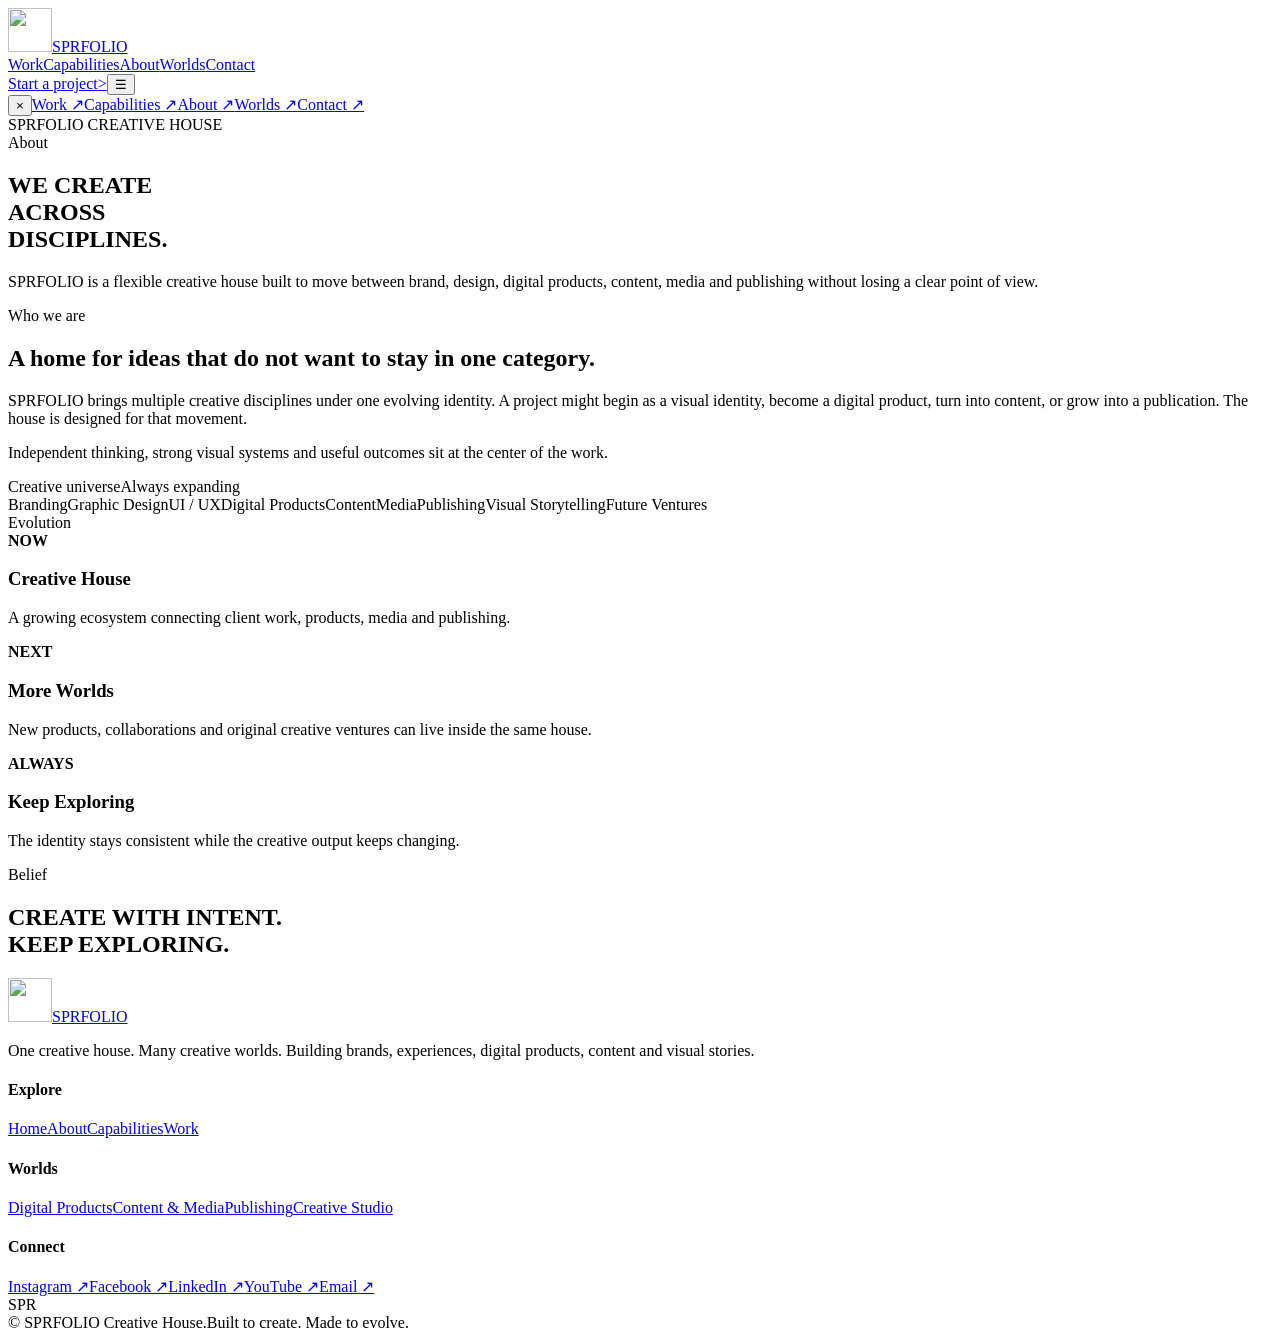
==== about.html @ c4e57b08 "Add files via upload" ====
<!doctype html><html lang="en"><head><meta charset="utf-8"><meta name="viewport" content="width=device-width,initial-scale=1"><meta name="color-scheme" content="light"><title>About — SPRFOLIO Creative House</title><meta name="description" content="Discover SPRFOLIO, an independent multidisciplinary creative house."><meta property="og:title" content="About — SPRFOLIO Creative House"><meta property="og:description" content="Discover SPRFOLIO, an independent multidisciplinary creative house."><meta property="og:type" content="website"><meta name="theme-color" content="#f6f2e9"><link rel="icon" type="image/png" href="assets/sprfolio-logo.png"><link rel="stylesheet" href="css/style.css"><link rel="stylesheet" href="css/responsive.css"><link rel="stylesheet" href="css/animations.css"><link rel="stylesheet" href="css/portfolio-theme.css"></head><body><header class="site-header"><div class="container"><nav class="nav-shell" aria-label="Primary navigation"><a class="brand" href="index.html" aria-label="SPRFOLIO home"><span class="brand-mark"><img src="assets/sprfolio-logo.png" alt="" width="44" height="44"></span><span>SPRFOLIO</span></a><div class="nav-links"><a href="work.html">Work</a><a href="services.html">Capabilities</a><a href="about.html">About</a><a href="digital-products.html">Worlds</a><a href="contact.html">Contact</a></div><a class="nav-cta" href="contact.html"><span>Start a project</span><span class="button-arrow" aria-hidden="true">&gt;</span></a><button class="menu-toggle" type="button" aria-controls="mobile-navigation" aria-label="Open navigation" aria-expanded="false">☰</button></nav></div></header><div class="menu-overlay" inert id="mobile-navigation" aria-label="Mobile navigation" aria-hidden="true"><button class="menu-close" type="button" aria-label="Close navigation"><span aria-hidden="true">×</span></button><a href="work.html">Work ↗</a><a href="services.html">Capabilities ↗</a><a href="about.html">About ↗</a><a href="digital-products.html">Worlds ↗</a><a href="contact.html">Contact ↗</a><div class="menu-small"><span>SPRFOLIO CREATIVE HOUSE</span><span data-email></span></div></div>
<main><section class="page-hero"><div class="container"><span class="eyebrow"><span>About</span></span><h1 class="display reveal">WE CREATE<br>ACROSS<br>DISCIPLINES.</h1><p>SPRFOLIO is a flexible creative house built to move between brand, design, digital products, content, media and publishing without losing a clear point of view.</p></div></section><section class="section"><div class="container split"><div><span class="eyebrow">Who we are</span></div><div class="copy reveal"><h2>A home for ideas that do not want to stay in one category.</h2><p>SPRFOLIO brings multiple creative disciplines under one evolving identity. A project might begin as a visual identity, become a digital product, turn into content, or grow into a publication. The house is designed for that movement.</p><p>Independent thinking, strong visual systems and useful outcomes sit at the center of the work.</p></div></div></section><section class="section"><div class="container"><div class="kicker-row"><span class="eyebrow">Creative universe</span><span class="eyebrow">Always expanding</span></div><div class="universe reveal"><span>Branding</span><span>Graphic Design</span><span>UI / UX</span><span>Digital Products</span><span>Content</span><span>Media</span><span>Publishing</span><span>Visual Storytelling</span><span>Future Ventures</span></div></div></section><section class="section"><div class="container split"><div><span class="eyebrow">Evolution</span></div><div class="timeline reveal"><div class="timeline-row"><strong>NOW</strong><h3>Creative House</h3><p>A growing ecosystem connecting client work, products, media and publishing.</p></div><div class="timeline-row"><strong>NEXT</strong><h3>More Worlds</h3><p>New products, collaborations and original creative ventures can live inside the same house.</p></div><div class="timeline-row"><strong>ALWAYS</strong><h3>Keep Exploring</h3><p>The identity stays consistent while the creative output keeps changing.</p></div></div></div></section><section class="statement"><div class="container"><span class="eyebrow">Belief</span><h2>CREATE WITH INTENT.<br>KEEP EXPLORING.</h2></div></section></main><footer class="site-footer"><div class="container"><div class="footer-grid"><div class="footer-brand"><a class="brand" href="index.html"><span class="brand-mark"><img src="assets/sprfolio-logo.png" alt="" width="44" height="44"></span><span>SPRFOLIO</span></a><p>One creative house. Many creative worlds. Building brands, experiences, digital products, content and visual stories.</p></div><div class="footer-col"><h4>Explore</h4><a href="index.html">Home</a><a href="about.html">About</a><a href="services.html">Capabilities</a><a href="work.html">Work</a></div><div class="footer-col"><h4>Worlds</h4><a href="digital-products.html">Digital Products</a><a href="content-media.html">Content & Media</a><a href="publishing.html">Publishing</a><a href="services.html">Creative Studio</a></div><div class="footer-col"><h4>Connect</h4><a data-social="instagram" href="https://www.instagram.com/sprfolio/" target="_blank" rel="noopener noreferrer" aria-label="SPRFOLIO on Instagram (@sprfolio)">Instagram ↗</a><a data-social="facebook" href="https://www.facebook.com/profile.php?id=61594658203711" target="_blank" rel="noopener noreferrer">Facebook ↗</a><a data-social="linkedin" href="https://www.linkedin.com/in/spr-folio-50094443b/" target="_blank" rel="noopener noreferrer">LinkedIn ↗</a><a data-social="youtube" href="https://www.youtube.com/@SPRFOLIO" target="_blank" rel="noopener noreferrer">YouTube ↗</a><a href="mailto:thesprfolio@gmail.com" data-email aria-label="Email SPRFOLIO">Email ↗</a></div></div><div class="footer-signature" aria-hidden="true">SPR</div><div class="footer-bottom"><span>© <span data-year></span> SPRFOLIO Creative House.</span><span>Built to create. Made to evolve.</span></div></div></footer>
<script src="js/main.js" defer></script><script src="js/navigation.js" defer></script></body></html>
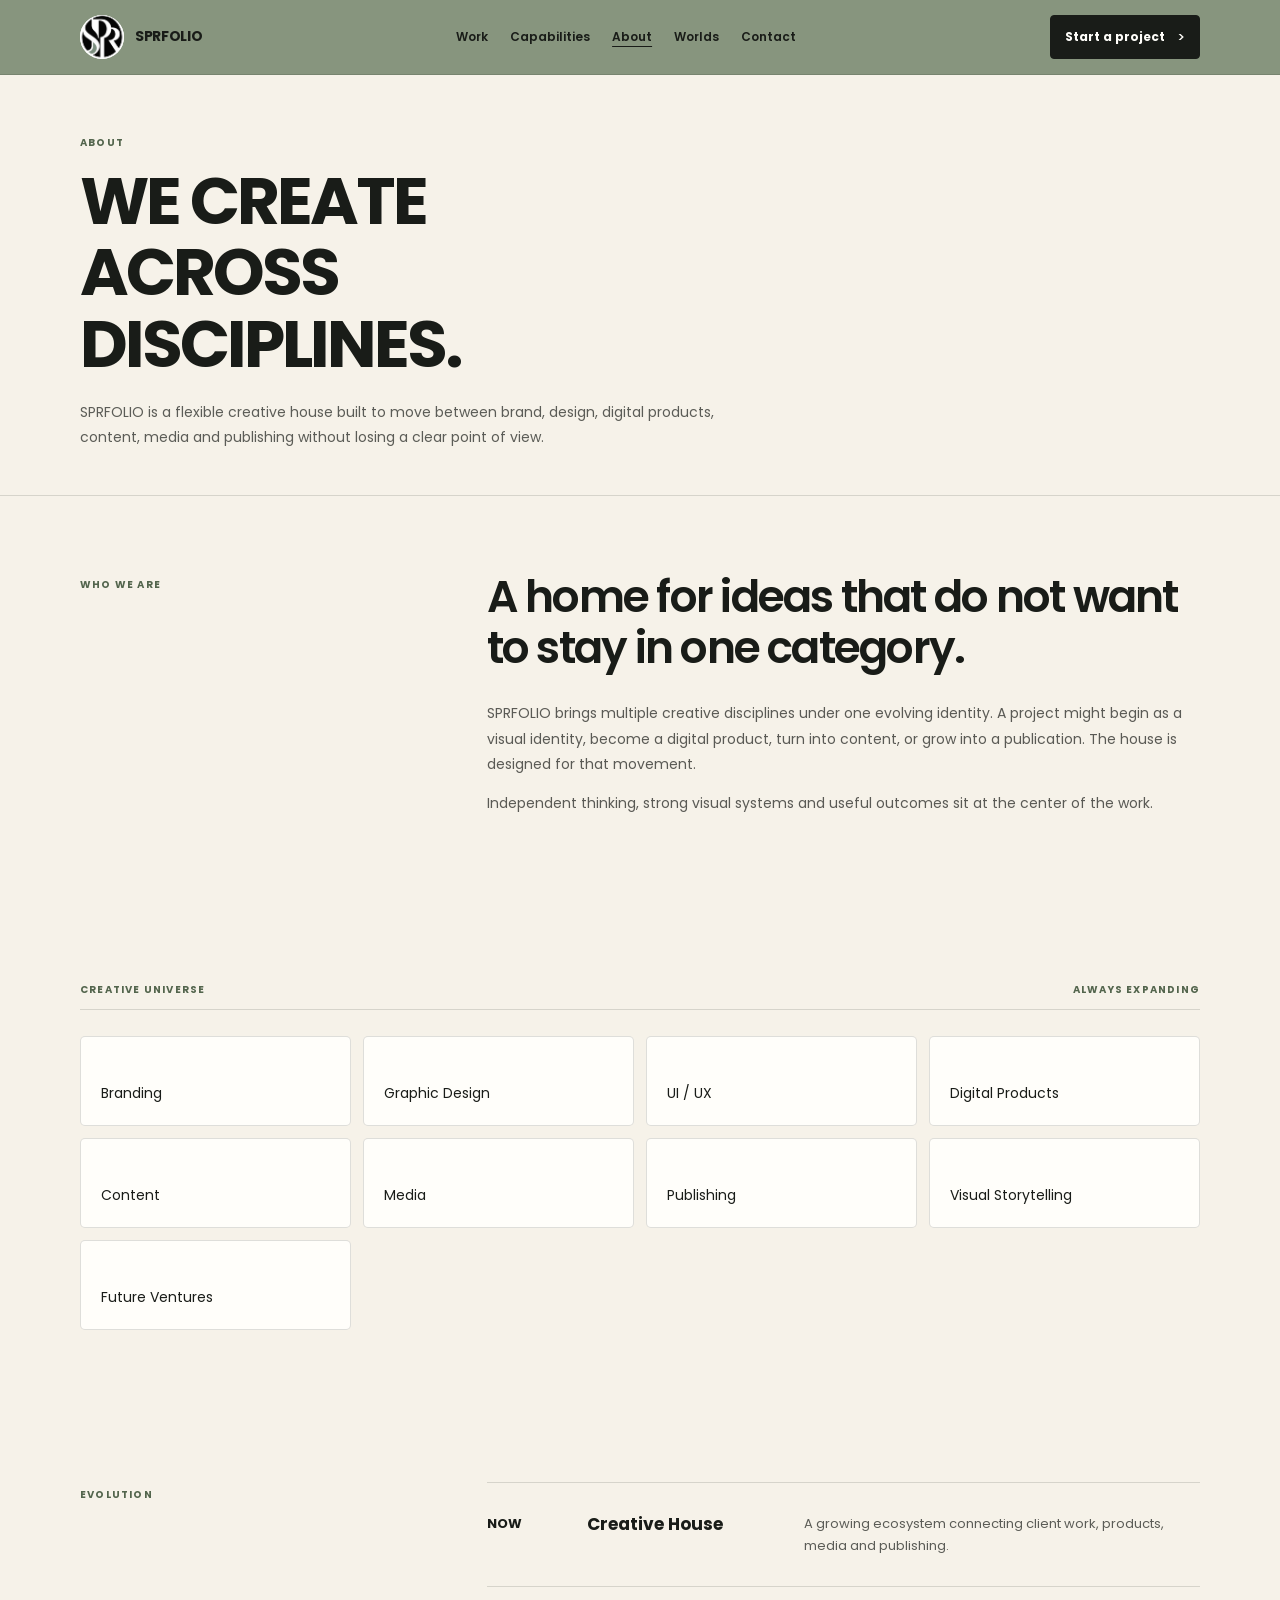
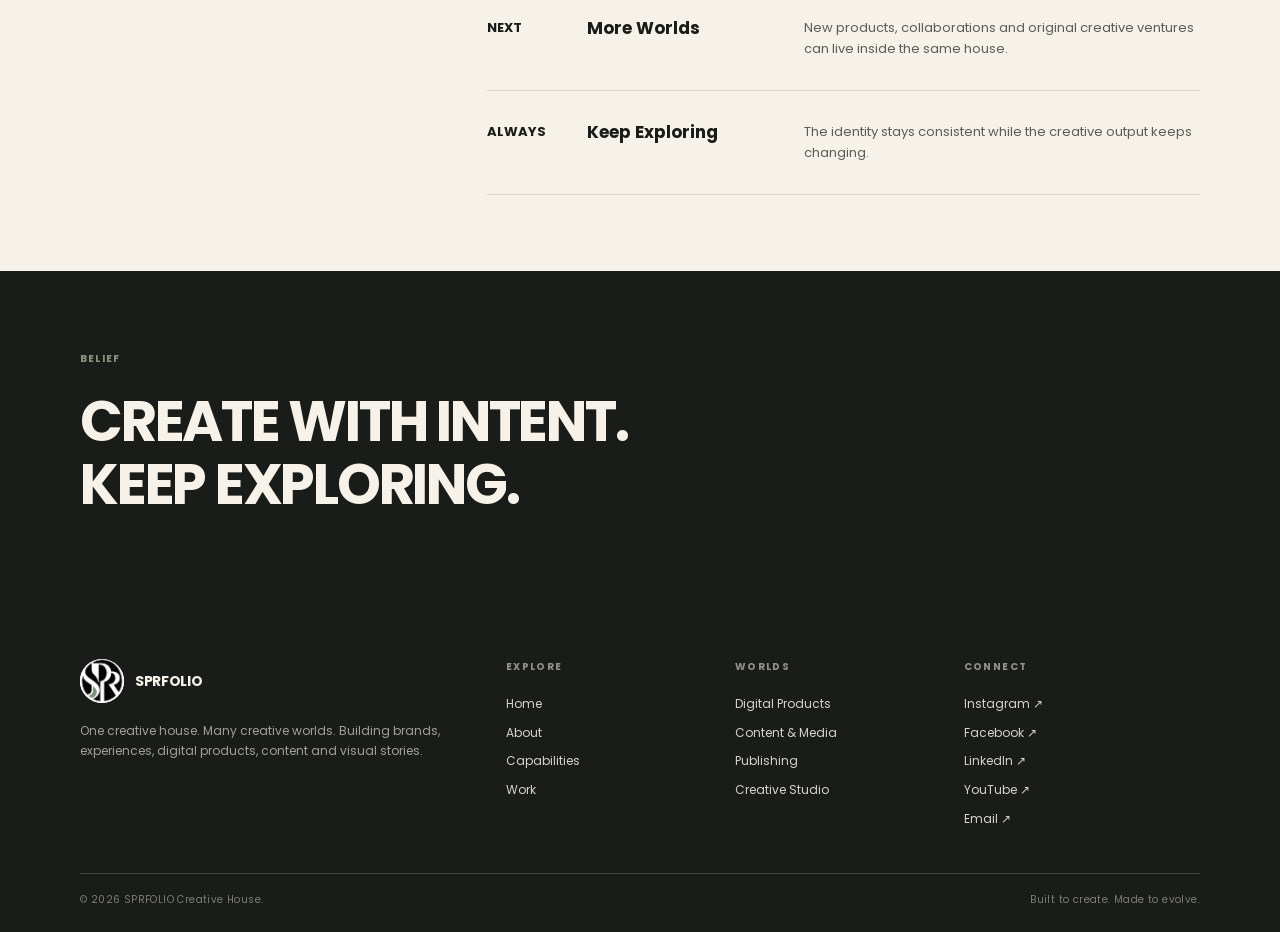
==== commit 38ddcd2a: "Add files via upload" ====
--- a/about.html
+++ b/about.html
@@ -1,4 +1,4 @@
-<!doctype html><html lang="en"><head><meta charset="utf-8"><meta name="viewport" content="width=device-width,initial-scale=1"><meta name="color-scheme" content="light"><title>About — SPRFOLIO Creative House</title><meta name="description" content="Discover SPRFOLIO, an independent multidisciplinary creative house."><meta property="og:title" content="About — SPRFOLIO Creative House"><meta property="og:description" content="Discover SPRFOLIO, an independent multidisciplinary creative house."><meta property="og:type" content="website"><meta name="theme-color" content="#f6f2e9"><link rel="icon" type="image/png" href="assets/sprfolio-logo.png"><link rel="stylesheet" href="css/style.css"><link rel="stylesheet" href="css/responsive.css"><link rel="stylesheet" href="css/animations.css"><link rel="stylesheet" href="css/portfolio-theme.css"></head><body><header class="site-header"><div class="container"><nav class="nav-shell" aria-label="Primary navigation"><a class="brand" href="index.html" aria-label="SPRFOLIO home"><span class="brand-mark"><img src="assets/sprfolio-logo.png" alt="" width="44" height="44"></span><span>SPRFOLIO</span></a><div class="nav-links"><a href="work.html">Work</a><a href="services.html">Capabilities</a><a href="about.html">About</a><a href="digital-products.html">Worlds</a><a href="contact.html">Contact</a></div><a class="nav-cta" href="contact.html"><span>Start a project</span><span class="button-arrow" aria-hidden="true">&gt;</span></a><button class="menu-toggle" type="button" aria-controls="mobile-navigation" aria-label="Open navigation" aria-expanded="false">☰</button></nav></div></header><div class="menu-overlay" inert id="mobile-navigation" aria-label="Mobile navigation" aria-hidden="true"><button class="menu-close" type="button" aria-label="Close navigation"><span aria-hidden="true">×</span></button><a href="work.html">Work ↗</a><a href="services.html">Capabilities ↗</a><a href="about.html">About ↗</a><a href="digital-products.html">Worlds ↗</a><a href="contact.html">Contact ↗</a><div class="menu-small"><span>SPRFOLIO CREATIVE HOUSE</span><span data-email></span></div></div>
+<!doctype html><html lang="en"><head><meta charset="utf-8"><meta name="viewport" content="width=device-width,initial-scale=1"><meta name="color-scheme" content="light"><title>About — SPRFOLIO Creative House</title><meta name="description" content="Discover SPRFOLIO, an independent multidisciplinary creative house."><meta property="og:title" content="About — SPRFOLIO Creative House"><meta property="og:description" content="Discover SPRFOLIO, an independent multidisciplinary creative house."><meta property="og:type" content="website"><meta name="theme-color" content="#f6f2e9"><link rel="icon" type="image/png" sizes="64x64" href="favicon/sprfolio-icon-v2.png"><link rel="shortcut icon" href="favicon.ico"><link rel="stylesheet" href="css/style.css"><link rel="stylesheet" href="css/responsive.css"><link rel="stylesheet" href="css/animations.css"><link rel="stylesheet" href="css/portfolio-theme.css"></head><body><header class="site-header"><div class="container"><nav class="nav-shell" aria-label="Primary navigation"><a class="brand" href="index.html" aria-label="SPRFOLIO home"><span class="brand-mark"><img src="assets/sprfolio-logo.png" alt="" width="44" height="44"></span><span>SPRFOLIO</span></a><div class="nav-links"><a href="work.html">Work</a><a href="services.html">Capabilities</a><a href="about.html">About</a><a href="digital-products.html">Worlds</a><a href="contact.html">Contact</a></div><a class="nav-cta" href="contact.html"><span>Start a project</span><span class="button-arrow" aria-hidden="true">&gt;</span></a><button class="menu-toggle" type="button" aria-controls="mobile-navigation" aria-label="Open navigation" aria-expanded="false">☰</button></nav></div></header><div class="menu-overlay" inert id="mobile-navigation" aria-label="Mobile navigation" aria-hidden="true"><button class="menu-close" type="button" aria-label="Close navigation"><span aria-hidden="true">×</span></button><a href="work.html">Work ↗</a><a href="services.html">Capabilities ↗</a><a href="about.html">About ↗</a><a href="digital-products.html">Worlds ↗</a><a href="contact.html">Contact ↗</a><div class="menu-small"><span>SPRFOLIO CREATIVE HOUSE</span><span data-email></span></div></div>
 <main><section class="page-hero"><div class="container"><span class="eyebrow"><span>About</span></span><h1 class="display reveal">WE CREATE<br>ACROSS<br>DISCIPLINES.</h1><p>SPRFOLIO is a flexible creative house built to move between brand, design, digital products, content, media and publishing without losing a clear point of view.</p></div></section><section class="section"><div class="container split"><div><span class="eyebrow">Who we are</span></div><div class="copy reveal"><h2>A home for ideas that do not want to stay in one category.</h2><p>SPRFOLIO brings multiple creative disciplines under one evolving identity. A project might begin as a visual identity, become a digital product, turn into content, or grow into a publication. The house is designed for that movement.</p><p>Independent thinking, strong visual systems and useful outcomes sit at the center of the work.</p></div></div></section><section class="section"><div class="container"><div class="kicker-row"><span class="eyebrow">Creative universe</span><span class="eyebrow">Always expanding</span></div><div class="universe reveal"><span>Branding</span><span>Graphic Design</span><span>UI / UX</span><span>Digital Products</span><span>Content</span><span>Media</span><span>Publishing</span><span>Visual Storytelling</span><span>Future Ventures</span></div></div></section><section class="section"><div class="container split"><div><span class="eyebrow">Evolution</span></div><div class="timeline reveal"><div class="timeline-row"><strong>NOW</strong><h3>Creative House</h3><p>A growing ecosystem connecting client work, products, media and publishing.</p></div><div class="timeline-row"><strong>NEXT</strong><h3>More Worlds</h3><p>New products, collaborations and original creative ventures can live inside the same house.</p></div><div class="timeline-row"><strong>ALWAYS</strong><h3>Keep Exploring</h3><p>The identity stays consistent while the creative output keeps changing.</p></div></div></div></section><section class="statement"><div class="container"><span class="eyebrow">Belief</span><h2>CREATE WITH INTENT.<br>KEEP EXPLORING.</h2></div></section></main><footer class="site-footer"><div class="container"><div class="footer-grid"><div class="footer-brand"><a class="brand" href="index.html"><span class="brand-mark"><img src="assets/sprfolio-logo.png" alt="" width="44" height="44"></span><span>SPRFOLIO</span></a><p>One creative house. Many creative worlds. Building brands, experiences, digital products, content and visual stories.</p></div><div class="footer-col"><h4>Explore</h4><a href="index.html">Home</a><a href="about.html">About</a><a href="services.html">Capabilities</a><a href="work.html">Work</a></div><div class="footer-col"><h4>Worlds</h4><a href="digital-products.html">Digital Products</a><a href="content-media.html">Content & Media</a><a href="publishing.html">Publishing</a><a href="services.html">Creative Studio</a></div><div class="footer-col"><h4>Connect</h4><a data-social="instagram" href="https://www.instagram.com/sprfolio/" target="_blank" rel="noopener noreferrer" aria-label="SPRFOLIO on Instagram (@sprfolio)">Instagram ↗</a><a data-social="facebook" href="https://www.facebook.com/profile.php?id=61594658203711" target="_blank" rel="noopener noreferrer">Facebook ↗</a><a data-social="linkedin" href="https://www.linkedin.com/in/spr-folio-50094443b/" target="_blank" rel="noopener noreferrer">LinkedIn ↗</a><a data-social="youtube" href="https://www.youtube.com/@SPRFOLIO" target="_blank" rel="noopener noreferrer">YouTube ↗</a><a href="mailto:thesprfolio@gmail.com" data-email aria-label="Email SPRFOLIO">Email ↗</a></div></div><div class="footer-signature" aria-hidden="true">SPR</div><div class="footer-bottom"><span>© <span data-year></span> SPRFOLIO Creative House.</span><span>Built to create. Made to evolve.</span></div></div></footer>
 <script src="js/main.js" defer></script><script src="js/navigation.js" defer></script></body></html>
 
--- a/css/style.css
+++ b/css/style.css
@@ -0,0 +1,206 @@
+@font-face{font-family:'Inter';src:url('../assets/fonts/woff2/Inter-Regular.woff2') format('woff2');font-weight:400;font-style:normal;font-display:swap}
+@font-face{font-family:'Inter';src:url('../assets/fonts/woff2/Inter-Medium.woff2') format('woff2');font-weight:500;font-style:normal;font-display:swap}
+@font-face{font-family:'Inter';src:url('../assets/fonts/woff2/Inter-SemiBold.woff2') format('woff2');font-weight:600;font-style:normal;font-display:swap}
+@font-face{font-family:'Inter';src:url('../assets/fonts/woff2/Inter-Bold.woff2') format('woff2');font-weight:700;font-style:normal;font-display:swap}
+@font-face{font-family:'Inter';src:url('../assets/fonts/woff2/Inter-ExtraBold.woff2') format('woff2');font-weight:800;font-style:normal;font-display:swap}
+
+:root{
+  --ink:#10110f;
+  --paper:#f5f1e8;
+  --white:#fffdf8;
+  --beige:#ded5c3;
+  --beige-deep:#c8bba4;
+  --sage:#9eaa8f;
+  --sage-deep:#64705a;
+  --muted:rgba(16,17,15,.62);
+  --line:rgba(16,17,15,.18);
+  --line-dark:rgba(245,241,232,.2);
+  --max:1440px;
+  --ease:cubic-bezier(.2,.75,.2,1);
+  --radius:0;
+  --font-primary:'Inter',sans-serif;
+  --space-xs:.5rem;
+  --space-sm:1rem;
+  --space-md:1.5rem;
+  --space-lg:2.5rem;
+  --space-xl:5rem;
+}
+
+*{box-sizing:border-box}
+html{scroll-behavior:smooth;background:var(--paper)}
+body{margin:0;background:var(--paper);color:var(--ink);font-family:var(--font-primary);line-height:1.55;overflow-x:hidden}
+::selection{background:var(--sage);color:var(--ink)}
+a{color:inherit;text-decoration:none}
+button,input,select,textarea,option{font:inherit}
+button{cursor:pointer}
+.container{width:min(calc(100% - 64px),var(--max));margin-inline:auto}
+.eyebrow,.label{font-size:.67rem;line-height:1.2;letter-spacing:.16em;text-transform:uppercase;font-weight:700;color:var(--muted)}
+.display{font-size:clamp(3.7rem,8.4vw,9.4rem);line-height:.86;letter-spacing:-.072em;margin:0;font-weight:600}
+.headline{font-size:clamp(2.65rem,6.1vw,6.8rem);line-height:.92;letter-spacing:-.062em;margin:0;font-weight:600}
+.section{padding:clamp(90px,11vw,170px) 0}
+.rule{height:1px;background:var(--line)}
+.accent{color:var(--sage-deep)}
+
+/* Brand / navigation */
+.site-header{position:fixed;z-index:40;top:0;left:0;right:0;padding:18px 0;pointer-events:none;transform:translateY(0);transition:transform .42s var(--ease),opacity .42s ease;will-change:transform}.site-header.is-hidden{transform:translateY(calc(-100% - 24px));opacity:0}
+.nav-shell{pointer-events:auto;display:flex;align-items:center;justify-content:space-between;min-height:58px;padding:8px 0;border-bottom:1px solid transparent;transition:background .3s ease,border-color .3s ease,box-shadow .3s ease}.site-header.is-scrolled .nav-shell{padding:8px 12px;border-color:var(--line);background:rgba(245,241,232,.9);backdrop-filter:blur(16px);-webkit-backdrop-filter:blur(16px);box-shadow:0 10px 30px rgba(16,17,15,.05)}
+.brand{display:flex;align-items:center;gap:11px;font-weight:700;letter-spacing:-.045em;font-size:1.05rem}
+.brand-mark{width:36px;height:36px;display:grid;place-items:center;border:1px solid var(--ink);font-size:.61rem;letter-spacing:-.09em;font-weight:700;position:relative;transform:rotate(-2deg)}
+.brand-mark::after{content:"";position:absolute;width:7px;height:7px;background:var(--sage);right:-4px;bottom:-4px}
+.nav-links{display:flex;gap:26px;align-items:center}
+.nav-links a{font-size:.67rem;letter-spacing:.13em;text-transform:uppercase;color:rgba(16,17,15,.72);transition:color .25s ease}
+.nav-links a:hover,.nav-links a[aria-current=page]{color:var(--ink)}
+.nav-cta,.button{display:inline-flex;align-items:center;justify-content:center;gap:12px;min-height:48px;padding:0 18px;border:1px solid var(--ink);background:var(--ink);color:var(--paper);font-size:.67rem;font-weight:700;letter-spacing:.11em;text-transform:uppercase;transition:transform .3s var(--ease),background .3s,color .3s,border-color .3s}
+.nav-cta:hover,.button:hover{transform:translateY(-3px);background:var(--sage);border-color:var(--sage);color:var(--ink)}
+.button.secondary{background:transparent;color:var(--ink);border-color:var(--line)}
+.button.secondary:hover{background:var(--white);border-color:var(--ink)}
+.menu-toggle{display:none;background:none;border:0;color:var(--ink);font-size:1.25rem;width:42px;height:42px}
+
+/* Hero: SPRFOLIO index / creative ecosystem */
+.hero{min-height:100svh;display:flex;align-items:flex-end;padding:165px 0 56px;position:relative;isolation:isolate;background:var(--paper);overflow:hidden}
+.hero::before{content:"SPR / INDEX";position:absolute;left:32px;top:130px;font-size:.58rem;line-height:1;letter-spacing:.15em;color:var(--muted);writing-mode:vertical-rl;pointer-events:none}
+.hero::after{content:"01 — 05";position:absolute;right:32px;bottom:58px;font-size:.58rem;line-height:1;letter-spacing:.15em;color:var(--muted);pointer-events:none}
+.hero-copy{max-width:1250px;width:100%}
+.hero-meta{display:flex;justify-content:space-between;gap:30px;margin-bottom:34px;padding-bottom:15px;border-bottom:1px solid var(--line)}
+.hero-meta span:last-child{text-align:right}
+.hero-title span{display:block}
+.hero-title .offset{margin-left:8vw}
+.hero-bottom{display:grid;grid-template-columns:1fr auto;align-items:end;gap:40px;margin-top:48px}
+.hero-desc{max-width:570px;color:rgba(16,17,15,.68);font-size:1rem;line-height:1.6}
+.hero-bottom .button+.button{margin-left:7px}
+.hero-index{position:absolute;z-index:-1;right:-5vw;top:20%;width:min(49vw,720px);height:min(49vw,720px);opacity:.72;pointer-events:none}
+.hero-index::before{content:"";position:absolute;inset:9%;border:1px solid var(--line);border-radius:50%}
+.hero-index::after{content:"";position:absolute;inset:25%;border:1px solid var(--line);border-radius:50%}
+.hero-node{position:absolute;left:50%;top:9%;width:12px;height:12px;background:var(--sage);border:1px solid var(--ink);transform:translateX(-50%)}
+.hero-node::before,.hero-node::after{content:"";position:absolute;background:var(--ink)}
+.hero-node::before{width:1px;height:230px;left:5px;top:11px;opacity:.18}
+.hero-node::after{height:1px;width:230px;left:11px;top:5px;opacity:.18}
+.hero-index-label{position:absolute;left:50%;top:50%;transform:translate(-50%,-50%);font-size:.64rem;letter-spacing:.15em;font-weight:700;white-space:nowrap}
+
+/* Editorial section rhythm */
+.kicker-row{display:flex;justify-content:space-between;gap:24px;margin-bottom:46px;padding-bottom:14px;border-bottom:1px solid var(--line)}
+.section-heading{max-width:1120px}
+.section-heading p{max-width:610px;color:var(--muted);font-size:1.02rem;margin:34px 0}
+
+/* Creative worlds = connected index, not cards */
+.world-grid{display:grid;grid-template-columns:repeat(12,1fr);border-top:1px solid var(--line);border-left:1px solid var(--line);position:relative}
+.world{min-height:360px;padding:24px;grid-column:span 4;border-right:1px solid var(--line);border-bottom:1px solid var(--line);position:relative;overflow:hidden;transition:background .35s ease,color .35s ease,transform .35s var(--ease)}
+.world:nth-child(4){grid-column:span 6;min-height:290px;background:var(--beige)}
+.world:nth-child(5){grid-column:span 6;min-height:290px;background:var(--sage)}
+.world:hover{background:var(--ink);color:var(--paper);transform:translateY(-4px);z-index:2}
+.world-number{font-size:.68rem;letter-spacing:.15em;color:var(--muted);font-weight:700}
+.world:hover .world-number{color:var(--sage)}
+.world h3{font-size:clamp(1.7rem,2.7vw,2.7rem);line-height:.95;letter-spacing:-.055em;margin:90px 0 12px;font-weight:600}
+.world p{color:var(--muted);font-size:.86rem;margin:0;max-width:290px}
+.world:hover p{color:rgba(245,241,232,.72)}
+.world-link{position:absolute;right:22px;bottom:20px;font-size:1.1rem}
+.world::after{content:attr(data-index);position:absolute;right:12px;bottom:-.22em;font-size:clamp(7rem,13vw,12rem);line-height:1;color:rgba(16,17,15,.055);font-weight:700;letter-spacing:-.12em;pointer-events:none}.world:hover::after{color:rgba(245,241,232,.08)}
+
+/* Work: authored project covers */
+.work-grid{display:grid;grid-template-columns:repeat(12,1fr);gap:22px}
+.project{grid-column:span 6;min-height:570px;background:var(--ink);color:var(--paper);border:0;position:relative;overflow:hidden;display:flex;flex-direction:column;justify-content:space-between;padding:18px;transition:transform .45s var(--ease),box-shadow .45s var(--ease)}
+.project:nth-child(3){grid-column:span 7}.project:nth-child(4){grid-column:span 5}.project:nth-child(5){grid-column:span 5}.project:nth-child(6){grid-column:span 7}
+.project:hover{transform:translateY(-5px);box-shadow:14px 14px 0 var(--sage)}
+.project-visual{position:absolute;inset:0;overflow:hidden;background:var(--ink)}
+.project-visual img{width:100%;height:100%;display:block;object-fit:cover;transition:transform .7s var(--ease);filter:saturate(.92)}
+.project:hover .project-visual img{transform:scale(1.025)}
+.project-visual::after{content:"";position:absolute;inset:0;background:linear-gradient(180deg,rgba(16,17,15,.2),transparent 35%,rgba(16,17,15,.72));pointer-events:none}
+.project-content,.project-top{position:relative;z-index:2}.project-top{display:flex;justify-content:space-between}.project-content{margin-top:auto;padding-right:70px}.project h3{font-size:clamp(2rem,3.4vw,3.7rem);line-height:.9;letter-spacing:-.065em;margin:8px 0;font-weight:600}.project p{max-width:430px;color:rgba(245,241,232,.82);margin:0}.project .label{color:var(--paper)}
+.project::after{content:"OPEN CASE / ↗";position:absolute;right:20px;bottom:20px;z-index:3;font-size:.61rem;letter-spacing:.14em;color:var(--paper);padding:8px 9px;border:1px solid rgba(245,241,232,.45);opacity:0;transform:translateY(8px);transition:.3s ease}.project:hover::after{opacity:1;transform:none}
+
+/* Signature statement */
+.statement{background:var(--ink);color:var(--paper);padding:clamp(100px,13vw,190px) 0;position:relative;overflow:hidden}
+.statement::after{content:"SPR";position:absolute;right:-.02em;bottom:-.24em;font-size:clamp(12rem,28vw,34rem);line-height:.65;color:rgba(158,170,143,.12);font-weight:700;letter-spacing:-.12em;pointer-events:none}
+.statement .eyebrow{color:var(--sage)}
+.statement h2{max-width:1150px;font-size:clamp(3.4rem,8vw,9.4rem);line-height:.83;letter-spacing:-.075em;margin:22px 0;position:relative;z-index:1}
+.statement p{max-width:570px;font-size:1.05rem;color:rgba(245,241,232,.72);position:relative;z-index:1}
+
+/* Process: editorial sequence, not service cards */
+.process{display:grid;grid-template-columns:repeat(5,1fr);border-top:2px solid var(--ink)}
+.process-step{padding:22px 18px 28px 0;min-height:205px;border-bottom:1px solid var(--line);position:relative;overflow:hidden}.process-step:not(:last-child){margin-right:18px;border-right:1px solid var(--line)}
+.process-step strong{display:block;font-size:3.8rem;line-height:.8;color:var(--beige-deep);letter-spacing:-.08em;font-weight:600}.process-step h3{font-size:1.05rem;margin:72px 0 0;font-weight:700;letter-spacing:.08em}.process-step p{color:var(--muted);font-size:.78rem;max-width:180px;margin:10px 0 0}.process-step::after{content:"↗";position:absolute;right:18px;top:25px;color:var(--muted)}.process-step:hover{background:transparent}.process-step:hover strong{color:var(--sage-deep)}
+
+/* Principles */
+.principles{display:grid;grid-template-columns:1fr 2fr;gap:80px}
+.principle-list{border-top:1px solid var(--line)}
+.principle{display:flex;align-items:center;justify-content:space-between;padding:24px 0;border-bottom:1px solid var(--line);font-size:clamp(1.9rem,4vw,4.8rem);letter-spacing:-.065em;font-weight:500;transition:padding .3s ease,color .3s ease}
+.principle:hover{padding-left:16px;color:var(--sage-deep)}
+.principle span{font-size:.65rem;color:var(--muted);letter-spacing:.1em}
+
+/* CTA / footer signature */
+.cta{padding:135px 0;border-top:1px solid var(--line);background:var(--beige)}
+.cta-inner{display:flex;justify-content:space-between;align-items:flex-end;gap:40px}
+.cta h2{font-size:clamp(3.1rem,7.4vw,8rem);line-height:.83;letter-spacing:-.075em;margin:0;max-width:1000px}
+.cta p{max-width:430px;color:rgba(16,17,15,.68)}
+.site-footer{background:var(--ink);color:var(--paper);padding:48px 0 30px;border-top:1px solid var(--ink)}
+.site-footer .brand-mark{border-color:var(--paper)}
+.site-footer .brand-mark::after{background:var(--sage)}
+.footer-grid{display:grid;grid-template-columns:2fr 1fr 1fr 1.2fr;gap:36px}
+.footer-brand p{color:rgba(245,241,232,.62);max-width:380px;margin-top:25px}
+.footer-signature{margin-top:100px;font-size:clamp(5rem,16vw,15rem);line-height:.65;letter-spacing:-.1em;font-weight:600;color:var(--paper);overflow:hidden}
+.footer-col h4{font-size:.63rem;letter-spacing:.14em;text-transform:uppercase;color:rgba(245,241,232,.55);margin:0 0 18px}
+.footer-col a{display:block;margin:9px 0;color:rgba(245,241,232,.86);font-size:.86rem;transition:color .25s ease,transform .25s ease}
+.footer-col a:hover{color:var(--sage);transform:translateX(4px)}
+.footer-bottom{margin-top:65px;padding-top:18px;border-top:1px solid var(--line-dark);display:flex;justify-content:space-between;color:rgba(245,241,232,.45);font-size:.68rem;letter-spacing:.04em}
+
+/* Interior pages */
+.page-hero{padding:185px 0 90px;border-bottom:1px solid var(--line);position:relative}
+.page-hero::after{content:"SPR / 00";position:absolute;right:32px;bottom:30px;font-size:.62rem;letter-spacing:.16em;color:var(--muted)}
+.page-hero .display{max-width:1200px;font-size:clamp(3.7rem,8vw,9.1rem)}
+.page-hero p{max-width:680px;color:var(--muted);font-size:1.05rem;margin:34px 0 0}
+.split{display:grid;grid-template-columns:1fr 2fr;gap:90px}
+.copy{max-width:780px}.copy h2{font-size:clamp(2.4rem,5.2vw,5.6rem);line-height:.9;letter-spacing:-.06em;margin:0 0 28px;font-weight:600}.copy p{color:rgba(16,17,15,.68);font-size:1.02rem}
+.cap-grid{display:grid;grid-template-columns:repeat(2,1fr);gap:1px;background:var(--line);border:1px solid var(--line)}
+.cap{background:var(--paper);padding:30px;min-height:280px;transition:background .3s ease}.cap:hover{background:var(--white)}
+.cap h3{font-size:1.55rem;margin:52px 0 16px;font-weight:600}.cap ul{padding:0;margin:0;list-style:none;color:var(--muted)}.cap li{padding:5px 0}
+.timeline{border-top:1px solid var(--line)}
+.timeline-row{display:grid;grid-template-columns:140px 1fr 2fr;gap:30px;padding:30px 0;border-bottom:1px solid var(--line)}.timeline-row p{color:var(--muted);margin:0}
+.universe{display:grid;grid-template-columns:repeat(4,1fr);gap:0;border-top:1px solid var(--line);border-left:1px solid var(--line)}
+.universe span{border-right:1px solid var(--line);border-bottom:1px solid var(--line);padding:24px;min-height:110px;display:flex;align-items:flex-end;font-size:1.05rem;transition:.3s}.universe span:hover{background:var(--sage);color:var(--ink)}
+
+/* Portfolio */
+.filter-bar{display:flex;flex-wrap:wrap;gap:7px;margin-bottom:30px}
+.filter{border:1px solid var(--line);background:transparent;color:var(--muted);padding:10px 13px;font-size:.62rem;letter-spacing:.1em;text-transform:uppercase;font-weight:700;transition:.25s}
+.filter.active,.filter:hover{background:var(--ink);border-color:var(--ink);color:var(--paper)}
+.portfolio-grid{display:grid;grid-template-columns:repeat(12,1fr);gap:16px}
+.portfolio-card{grid-column:span 4;border:0;border-top:1px solid var(--ink);background:transparent;min-height:500px;padding:14px 0 0;display:flex;flex-direction:column;transition:transform .35s var(--ease)}
+.field input:focus-visible,.field select:focus-visible,.field textarea:focus-visible{outline:2px solid var(--sage-deep);outline-offset:5px}.footer-col .social-pending,.contact-details .social-pending{display:block;margin:9px 0;color:rgba(245,241,232,.5);font-size:.86rem}.contact-details .social-pending{color:var(--ink);font-size:1.2rem;margin:8px 0}.social-pending{opacity:.55;cursor:default}.social-pending:hover{opacity:.45}.brand[aria-current="page"]{text-decoration:none}.filter:focus-visible,.button:focus-visible,.menu-toggle:focus-visible,.nav-links a:focus-visible,.nav-cta:focus-visible,.brand:focus-visible,.menu-overlay a:focus-visible,.footer-col a:focus-visible,.contact-details a:focus-visible{outline:2px solid var(--sage-deep);outline-offset:4px}.portfolio-card.hidden{display:none!important}.portfolio-card:nth-child(2n){grid-column:span 5}.portfolio-card:nth-child(3n){grid-column:span 3}.portfolio-card.hidden{display:none}.portfolio-card:hover{transform:translateY(-4px)}
+.portfolio-art{height:300px;margin-bottom:20px;background:var(--ink);position:relative;overflow:hidden}.portfolio-art img{width:100%;height:100%;display:block;object-fit:cover;transition:transform .65s var(--ease)}.portfolio-card:hover .portfolio-art img{transform:scale(1.02)}
+.portfolio-card h3{font-size:1.35rem;margin:8px 0;font-weight:600}.portfolio-card p{color:var(--muted);margin:0}.portfolio-meta{display:flex;justify-content:space-between;margin-top:auto;padding-top:20px}.portfolio-meta span{font-size:.62rem;letter-spacing:.1em;text-transform:uppercase;color:var(--muted)}
+
+/* Products / media / publishing */
+.product-grid,.media-grid{display:grid;grid-template-columns:repeat(3,1fr);gap:16px}.product,.media-card{border:1px solid var(--line);background:var(--white);padding:14px}.product-art,.media-art{height:350px;background:var(--ink);display:grid;place-items:center;position:relative;overflow:hidden}.product-art::before{content:"SPRFOLIO";font-size:clamp(2.2rem,5vw,5.5rem);font-weight:700;letter-spacing:-.09em;transform:rotate(-8deg);color:var(--paper)}.product-art::after{content:"DIGITAL / 01";position:absolute;left:16px;top:16px;font-size:.58rem;letter-spacing:.14em;color:var(--paper)}
+.product h3,.media-card h3{font-size:1.3rem;margin:18px 0 7px;font-weight:600}.product p,.media-card p{color:var(--muted);margin:0}.product-bottom{display:flex;justify-content:space-between;align-items:center;margin-top:20px}.price{color:var(--sage-deep);font-weight:700}.media-art{height:300px;background:var(--sage)}.media-art::after{content:"PLAY ↗";border:1px solid var(--ink);padding:12px;position:absolute;font-size:.62rem;letter-spacing:.12em}.media-card:nth-child(2) .media-art{background:var(--beige)}.media-card:nth-child(3) .media-art{background:var(--paper)}.media-card:nth-child(4) .media-art{background:var(--ink);color:var(--paper)}.media-card:nth-child(5) .media-art{background:var(--sage)}.media-card:nth-child(6) .media-art{background:var(--beige)}
+.publication-grid{display:grid;grid-template-columns:repeat(4,1fr);gap:16px}.publication{min-height:540px;border:1px solid var(--line);padding:14px;background:var(--white);display:flex;flex-direction:column;justify-content:space-between}.cover{flex:1;display:flex;align-items:flex-end;padding:22px;background:var(--beige);color:var(--ink);min-height:440px;position:relative;overflow:hidden}.cover::before{content:"SPRFOLIO / EDITION";position:absolute;top:20px;left:20px;font-size:.58rem;letter-spacing:.14em}.cover h3{font-size:2.5rem;line-height:.86;letter-spacing:-.07em;margin:0;font-weight:600}.publication:nth-child(2) .cover{background:var(--sage)}.publication:nth-child(3) .cover{background:var(--paper)}.publication:nth-child(4) .cover{background:var(--ink);color:var(--paper)}
+
+/* Contact */
+.contact-layout{display:grid;grid-template-columns:1fr 1.3fr;gap:90px}.contact-note{color:var(--muted);max-width:470px;font-size:1.02rem}.form{border-top:1px solid var(--line)}.field{padding:21px 0;border-bottom:1px solid var(--line)}.field label{display:block;font-size:.63rem;letter-spacing:.12em;text-transform:uppercase;color:var(--muted);margin-bottom:10px;font-weight:700}.field input,.field select,.field textarea{width:100%;background:transparent;border:0;color:var(--ink);outline:0;font-size:1rem}.field select{appearance:none}.field textarea{min-height:150px;resize:vertical}.field input::placeholder,.field textarea::placeholder{color:rgba(16,17,15,.42)}.form-actions{display:flex;justify-content:space-between;align-items:center;gap:20px;padding-top:24px}.form-status{color:var(--sage-deep);font-size:.82rem;min-height:1.4em}.contact-details{margin-top:60px}.contact-details a{display:block;font-size:1.2rem;margin:8px 0}
+
+/* Motion */
+.reveal{opacity:0;transform:translateY(22px);transition:opacity .75s var(--ease),transform .75s var(--ease)}
+.reveal.is-visible{opacity:1;transform:none}
+.menu-overlay{position:fixed;inset:0;background:var(--paper);z-index:60;padding:125px 32px 40px;transform:translateY(-100%);transition:transform .55s var(--ease);display:flex;flex-direction:column}.menu-overlay::before{content:'SPR / NAVIGATION';position:absolute;left:32px;top:88px;font-size:.62rem;letter-spacing:.16em;color:var(--muted)}
+.menu-overlay.open{transform:none}.menu-overlay a{font-size:clamp(2.45rem,9vw,5.5rem);line-height:1.02;letter-spacing:-.065em;border-bottom:1px solid var(--line);padding:10px 0;font-weight:500}.menu-overlay .menu-small{margin-top:auto;display:flex;justify-content:space-between;color:var(--muted);font-size:.7rem;letter-spacing:.1em}
+
+
+/* SPR editorial system */
+.site-header::after{content:"2026 / CREATIVE HOUSE";position:fixed;right:32px;top:92px;font-size:.52rem;line-height:1;letter-spacing:.13em;color:var(--muted);writing-mode:vertical-rl;pointer-events:none}
+.section-heading .button{margin-top:8px}
+.kicker-row a{transition:color .25s ease}.kicker-row a:hover{color:var(--sage-deep)}
+.section-note{display:grid;grid-template-columns:1fr 2fr;gap:80px;padding-top:28px;margin-top:34px;border-top:1px solid var(--line)}
+.section-note p{max-width:680px;margin:0;color:var(--muted)}
+.editorial-mark{font-size:.62rem;letter-spacing:.14em;color:var(--muted);text-transform:uppercase}
+.page-hero .eyebrow{display:flex;justify-content:space-between}
+
+@media(max-width:1050px){.site-header::after{display:none}.container{width:min(calc(100% - 48px),var(--max))}.world{grid-column:span 6}.world:nth-child(4),.world:nth-child(5){grid-column:span 6}.process{grid-template-columns:repeat(2,1fr)}.footer-grid{grid-template-columns:2fr 1fr 1fr}.contact-layout{grid-template-columns:1fr;gap:55px}.publication-grid{grid-template-columns:repeat(2,1fr)}.product-grid,.media-grid{grid-template-columns:repeat(2,1fr)}.universe{grid-template-columns:repeat(2,1fr)}}
+@media(max-width:760px){.container{width:min(calc(100% - 32px),var(--max))}.site-header{padding:12px 0}.nav-links,.nav-cta{display:none}.menu-toggle{display:block}.hero{padding:132px 0 35px}.hero::before{left:7px;top:122px;font-size:.52rem}.hero::after{right:12px;bottom:34px;font-size:.52rem}.hero-meta{display:block}.hero-meta span:last-child{text-align:left;margin-top:10px}.hero-title .offset{margin-left:0}.hero-bottom,.cta-inner,.principles{display:block}.hero-desc{font-size:.94rem}.hero-bottom .button{margin-top:26px}.hero-bottom .button+.button{margin-left:4px}.hero-index{width:92vw;height:92vw;right:-44vw;top:29%;opacity:.5}.hero-index-label{font-size:.54rem}.world-grid,.process,.cap-grid,.universe,.product-grid,.media-grid,.publication-grid{grid-template-columns:1fr}.world,.world:nth-child(4),.world:nth-child(5){grid-column:auto;min-height:270px}.world h3{margin-top:70px}.work-grid,.portfolio-grid{display:grid;grid-template-columns:1fr}.project,.project:nth-child(n),.portfolio-card,.portfolio-card:nth-child(n){grid-column:auto;min-height:440px}.portfolio-art{height:245px}.section-note{grid-template-columns:1fr;gap:20px}.statement h2{font-size:clamp(3rem,15vw,5.4rem)}.timeline-row{grid-template-columns:70px 1fr;gap:14px}.timeline-row p{grid-column:2}.footer-grid{grid-template-columns:1fr 1fr}.footer-brand{grid-column:1/-1}.footer-signature{margin-top:75px;font-size:25vw}.footer-bottom{margin-top:45px;display:block}.footer-bottom span{display:block;margin-top:8px}.page-hero{padding:145px 0 60px}.page-hero .eyebrow{gap:12px 24px}.page-hero .display{font-size:clamp(3.15rem,15vw,5.8rem);line-height:.9}.contact-layout{gap:30px}.form-actions{align-items:flex-start;flex-direction:column}.menu-overlay{padding-left:16px;padding-right:16px}.display{font-size:clamp(3rem,14vw,5.7rem);line-height:.9;letter-spacing:-.065em}.page-hero .eyebrow{flex-wrap:wrap}.cta{padding:100px 0}}
+@media(max-width:430px){.nav-shell{padding-left:0;padding-right:0}.site-header.is-scrolled .nav-shell{padding-left:8px;padding-right:8px}.menu-overlay::before{left:16px}.process-step{min-height:175px}.process-step strong{font-size:3rem}.process-step h3{margin-top:52px}.section-note{display:block}.section-note p{margin-top:10px}.hero-bottom .button,.hero-bottom .button+.button{width:100%;margin:7px 0 0}.hero-bottom .button:first-child{margin-top:24px}.project{min-height:400px}.footer-grid{grid-template-columns:1fr}.footer-brand{grid-column:auto}}
+@media(prefers-reduced-motion:reduce){html{scroll-behavior:auto}*,*::before,*::after{animation-duration:.001ms!important;animation-iteration-count:1!important;transition-duration:.001ms!important}.reveal{opacity:1;transform:none}}
+.principle-heading{margin-top:25px}.contact-social-label{display:block;margin-top:30px}
+.product-art img,.media-art img{width:100%;height:100%;display:block;object-fit:cover;transition:transform .65s var(--ease)}
+.product:hover .product-art img,.media-card:hover .media-art img{transform:scale(1.02)}
+.product-art::before,.product-art::after,.media-art::before,.media-art::after{display:none}
+.publication .cover{position:relative;overflow:hidden}
+.publication .cover::before{content:"";position:absolute;inset:18px;border:1px solid rgba(16,17,15,.25);pointer-events:none}
+.publication:nth-child(odd) .cover::after{content:"SPR / EDITION";position:absolute;top:28px;right:22px;font-size:.55rem;letter-spacing:.14em;color:rgba(16,17,15,.55)}
+.publication:nth-child(even) .cover::after{content:"SPRFOLIO / PRINT";position:absolute;top:28px;right:22px;font-size:.55rem;letter-spacing:.14em;color:rgba(16,17,15,.55)}
--- a/css/responsive.css
+++ b/css/responsive.css
@@ -0,0 +1 @@
+/* Responsive rules live in css/style.css so the visual system remains easy to audit. */
--- a/css/animations.css
+++ b/css/animations.css
@@ -0,0 +1 @@
+/* Intentional motion is defined beside each component in style.css. */
--- a/css/portfolio-theme.css
+++ b/css/portfolio-theme.css
@@ -0,0 +1,135 @@
+@font-face{font-family:'Poppins';src:url('../assets/fonts/Poppins-400.ttf') format('truetype');font-style:normal;font-weight:400;font-display:swap}
+@font-face{font-family:'Poppins';src:url('../assets/fonts/Poppins-500.ttf') format('truetype');font-style:normal;font-weight:500;font-display:swap}
+@font-face{font-family:'Poppins';src:url('../assets/fonts/Poppins-600.ttf') format('truetype');font-style:normal;font-weight:600;font-display:swap}
+@font-face{font-family:'Poppins';src:url('../assets/fonts/Poppins-700.ttf') format('truetype');font-style:normal;font-weight:700;font-display:swap}
+@font-face{font-family:'Poppins';src:url('../assets/fonts/Poppins-800.ttf') format('truetype');font-style:normal;font-weight:800;font-display:swap}
+/* Portfolio-inspired warm beige and sage visual system. */
+:root{--ink:#191c18;--paper:#f6f2e9;--white:#fffefa;--beige:#e5dfd2;--beige-deep:#c8bfae;--sage:#87957e;--sage-deep:#53654d;--muted:rgba(25,28,24,.7);--line:rgba(25,28,24,.14);--max:1120px;--radius:5px}
+body{font-size:14px;line-height:1.65}.container{width:min(calc(100% - 48px),var(--max))}
+.site-header{padding:0;background:var(--sage);border-bottom:1px solid rgba(25,28,24,.14)}
+.nav-shell,.site-header.is-scrolled .nav-shell{min-height:74px;padding:0;background:transparent;border:0;box-shadow:none;backdrop-filter:none}.brand{font-size:14px;letter-spacing:-.025em}.brand-mark{width:36px;height:36px;border:0;border-radius:4px;background:var(--ink);color:var(--paper);transform:none;font-size:11px;letter-spacing:-.05em}.brand-mark::after{display:none}.nav-links{gap:22px}.nav-links a{font-size:12px;font-weight:600;letter-spacing:0;text-transform:none;color:var(--ink)}.nav-links a[aria-current=page]{text-decoration:underline;text-underline-offset:5px}.nav-cta,.button{min-height:44px;padding:11px 18px;border-radius:4px;font-size:11px;letter-spacing:0;text-transform:none}.button.secondary{background:var(--sage-deep);border-color:var(--sage-deep);color:var(--white)}.button.secondary:hover{background:var(--sage);border-color:var(--sage);color:var(--ink)}
+.site-header::after,.hero::before,.hero::after,.page-hero::after,.statement::after,.world::after,.project::after,.menu-overlay::before,.cover::after,.cover::before{content:none!important}
+.hero{min-height:590px;align-items:center;padding:145px 0 75px}.hero-copy{max-width:840px}.hero-meta{justify-content:flex-start;gap:24px;border:0;margin-bottom:24px;padding:0}.hero-meta span:last-child{display:none}.eyebrow,.label{font-size:10px;letter-spacing:.12em;line-height:1.5}.eyebrow{color:var(--sage-deep)}.display,.page-hero .display{font-size:clamp(38px,5.4vw,66px);line-height:1.08;letter-spacing:-.045em;font-weight:700}.hero-title .offset{margin-left:0;color:var(--sage-deep)}.hero-bottom{margin-top:26px;gap:24px;display:flex;align-items:flex-start;flex-direction:column}.hero-desc{font-size:14px;max-width:600px;margin:0}.hero-index{width:380px;height:380px;right:-110px;top:110px;opacity:.32}.hero-index-label{display:none}.hero-node{border-radius:50%}.headline,.copy h2{font-size:clamp(28px,3.6vw,44px);line-height:1.15;letter-spacing:-.04em}.section{padding:76px 0}.section-heading{max-width:850px}.section-heading p,.copy p,.page-hero p,.contact-note{font-size:14px;line-height:1.8}.section-heading p{margin:24px 0}.kicker-row{margin-bottom:26px;padding-bottom:12px}.section-note{grid-template-columns:1fr;margin-top:0;padding:24px;border:1px solid var(--line);border-left:3px solid var(--sage);border-radius:5px;background:var(--white)}.editorial-mark{display:none}.section-note-wrap{padding:0}.section-note p{font-size:14px}
+.world-grid{grid-template-columns:repeat(3,1fr);gap:16px;border:0}.world,.world:nth-child(4),.world:nth-child(5){grid-column:auto;min-height:230px;padding:24px;border:1px solid var(--line);border-radius:5px;background:var(--white)}.world:nth-child(5){background:var(--sage)}.world h3{font-size:24px;line-height:1.2;letter-spacing:-.035em;margin:32px 0 12px}.world p{font-size:13px}.world:hover{background:var(--beige);color:var(--ink);transform:translateY(-3px)}.world:hover p,.world:hover .world-number{color:var(--ink)}
+.work-grid,.portfolio-grid{grid-template-columns:repeat(2,minmax(0,1fr));gap:20px}.project,.project:nth-child(n){grid-column:auto;min-height:370px;border-radius:5px;padding:22px}.project h3{font-size:30px;line-height:1.1;letter-spacing:-.04em}.project p{font-size:13px}.project:hover{box-shadow:0 8px 24px rgba(25,28,24,.12)}.project-visual img,.portfolio-art img,.product-art img,.media-art img{filter:grayscale(1)}.project-visual{background:var(--ink)}.project-content{padding-right:0}.project-top .label{font-size:9px}.statement{padding:75px 0}.statement h2{font-size:clamp(32px,4.7vw,56px);line-height:1.12;letter-spacing:-.04em;max-width:850px}.statement p{font-size:14px}.statement .eyebrow{color:var(--sage)}
+.process{gap:14px;border:0}.process-step,.process-step:not(:last-child){margin:0;border:1px solid var(--line);border-radius:5px;padding:20px;min-height:210px;background:var(--white)}.process-step strong{font-size:28px;color:var(--sage-deep)}.process-step h3{margin-top:36px;font-size:12px;letter-spacing:.05em}.process-step p{font-size:12px}.process-step::after{display:none}.principles{gap:48px;grid-template-columns:1fr 1.5fr}.principle{font-size:clamp(20px,2.5vw,30px);letter-spacing:-.025em;padding:20px 0}.principle-heading{font-size:38px}.cta{padding:70px 0;background:var(--beige)}.cta h2{font-size:clamp(30px,4vw,48px);line-height:1.12;letter-spacing:-.04em;max-width:650px}.cta p{font-size:14px}.cta-inner{gap:40px}.page-hero{padding:135px 0 45px}.page-hero .eyebrow{margin-bottom:16px}.page-hero p{margin-top:20px}.split{gap:50px;grid-template-columns:1fr 2fr}.cap-grid{gap:16px;border:0;background:none}.cap{border:1px solid var(--line);background:var(--white);border-radius:5px;padding:24px;min-height:230px}.cap h3{font-size:22px;margin:24px 0 14px}.cap li{font-size:13px}.timeline-row{font-size:13px;grid-template-columns:120px 1fr 2fr}.universe{gap:12px;border:0}.universe span{border:1px solid var(--line);border-radius:5px;background:var(--white);padding:20px;font-size:14px;min-height:90px}
+.filter{border-radius:4px;letter-spacing:0;text-transform:none;font-size:12px;padding:9px 14px}.filter.active{background:var(--sage-deep);border-color:var(--sage-deep);color:var(--white)}.portfolio-card,.portfolio-card:nth-child(n){grid-column:auto;border:1px solid var(--line);border-radius:5px;background:var(--white);padding:16px;min-height:420px}.portfolio-art{border-radius:3px;height:260px}.portfolio-card h3{font-size:20px}.portfolio-card p{font-size:13px}.product,.media-card,.publication{border-radius:5px;padding:16px}.product-art,.media-art{height:260px;border-radius:3px}.product h3,.media-card h3{font-size:20px}.product p,.media-card p{font-size:13px}.publication-grid{grid-template-columns:repeat(2,1fr)}.publication{min-height:400px}.cover{min-height:330px;border-radius:3px}.cover h3{font-size:36px;line-height:1.1;letter-spacing:-.04em}.contact-layout{gap:55px}.form{padding:24px;background:var(--white);border:1px solid var(--line);border-radius:5px}.field{padding:18px 0}.field label{font-size:10px}.field input,.field select,.field textarea{font-size:14px}.contact-details{margin-top:30px}.contact-details a,.contact-details .social-pending{font-size:15px}
+.site-footer{padding:45px 0 24px}.footer-grid{gap:32px}.footer-brand p{font-size:12px;margin-top:18px}.footer-col h4{font-size:10px}.footer-col a,.footer-col .social-pending{font-size:12px}.footer-signature{display:none}.footer-bottom{margin-top:35px;font-size:10px}.menu-overlay a{font-size:clamp(24px,6vw,40px);letter-spacing:-.03em;padding:10px 0}.menu-overlay{overflow-y:auto;padding-top:80px}.menu-overlay .menu-small{padding-top:24px;font-size:10px}
+@media(max-width:1000px){.nav-links{gap:14px}.nav-links a{font-size:11px}.process{grid-template-columns:repeat(3,1fr)}.footer-grid{grid-template-columns:2fr 1fr 1fr}.world-grid{grid-template-columns:repeat(2,1fr)}.contact-layout{grid-template-columns:1fr}.split{gap:30px}}
+@media(max-width:760px){.container{width:calc(100% - 36px)}.nav-shell,.site-header.is-scrolled .nav-shell{min-height:64px;padding:0}.site-header{padding:0}.hero{padding:110px 0 55px;min-height:0}.hero-index{display:none}.hero-meta{display:block;margin-bottom:18px}.hero-meta span:last-child{display:none}.display,.page-hero .display{font-size:clamp(36px,9vw,54px);line-height:1.1;letter-spacing:-.04em}.hero-bottom{display:flex;margin-top:24px}.hero-bottom .button{margin-top:0}.hero-bottom .button+.button{margin-left:4px}.section{padding:52px 0}.section-note-wrap{padding:0}.headline,.copy h2{font-size:32px;line-height:1.15}.world-grid,.work-grid,.portfolio-grid,.cap-grid,.product-grid,.media-grid,.publication-grid,.split,.principles{grid-template-columns:1fr}.world,.world:nth-child(n){min-height:210px;grid-column:auto}.world h3{margin-top:28px}.project,.project:nth-child(n){min-height:360px}.portfolio-card,.portfolio-card:nth-child(n){min-height:420px}.principles{display:grid;gap:26px}.principle-heading{margin-top:15px}.statement{padding:52px 0}.statement h2{font-size:34px;line-height:1.15}.process{grid-template-columns:repeat(2,1fr)}.process-step,.process-step:not(:last-child){min-height:190px}.cta{padding:52px 0}.cta-inner{display:block}.cta h2{font-size:34px}.page-hero{padding:110px 0 35px}.footer-grid{grid-template-columns:1fr 1fr}.footer-bottom{margin-top:30px}.universe{grid-template-columns:repeat(2,1fr)}.contact-layout{gap:30px}.form{padding:20px}.section-note{padding:20px}.section-note p{margin:0}}
+@media(max-width:430px){.hero-bottom>div{width:100%}.hero-bottom .button,.hero-bottom .button+.button{margin:6px 0;width:100%}.process{grid-template-columns:1fr}.process-step,.process-step:not(:last-child){min-height:160px}.process-step h3{margin-top:22px}.footer-grid{grid-template-columns:1fr 1fr}.footer-brand{grid-column:1/-1}}
+
+/* Poppins typography and a unified Creative House card treatment. */
+:root{--font-primary:'Poppins',sans-serif}
+.world,.world:nth-child(4),.world:nth-child(5){background:var(--white);color:var(--ink);border:1px solid var(--line);border-top:3px solid var(--sage);box-shadow:0 2px 8px rgba(25,28,24,.025)}
+.world .world-number{color:var(--sage-deep);font-weight:600}
+.world p{color:var(--muted);line-height:1.75}
+.world .world-link{display:grid;place-items:center;width:32px;height:32px;right:20px;bottom:20px;background:var(--paper);border:1px solid var(--line);border-radius:50%;color:var(--ink);font-size:16px}
+.world:hover,.world:nth-child(4):hover,.world:nth-child(5):hover,.world:focus-visible{background:var(--paper);color:var(--ink);border-color:var(--sage);box-shadow:0 6px 18px rgba(25,28,24,.07);transform:translateY(-3px)}
+.world:hover p{color:var(--muted)}
+.world:hover .world-number{color:var(--sage-deep)}
+.world:hover .world-link{background:var(--sage);border-color:var(--sage)}
+.world:focus-visible{outline:2px solid var(--sage-deep);outline-offset:4px}
+.world{padding-bottom:66px}
+
+/* Match Portfolio's compact rectangular buttons and right-aligned arrows. */
+.button,.nav-cta{display:inline-flex;align-items:center;justify-content:space-between;gap:10px;width:180px;max-width:100%;height:44px;min-height:44px;padding:0 14px;flex:0 0 auto;box-sizing:border-box;border:1px solid var(--ink);border-radius:4px;background:var(--ink);color:var(--white);font-family:var(--font-primary);font-size:11px;font-weight:700;line-height:1.2;letter-spacing:0;text-transform:none;white-space:nowrap;transition:background .2s ease,transform .2s ease,border-color .2s ease}
+.button:hover,.nav-cta:hover{background:#41483e;border-color:#41483e;color:var(--white);transform:translateY(-2px)}
+.button.secondary{background:#687a62;border-color:#687a62;color:var(--white)}
+.button.secondary:hover{background:var(--sage-deep);border-color:var(--sage-deep);color:var(--white)}
+.button-arrow{font-size:14px;font-weight:500;line-height:1;flex:0 0 auto}
+.nav-cta{width:auto;min-width:150px;font-size:12px}
+.hero-bottom>div{display:flex;flex-wrap:wrap;gap:8px 20px}.hero-bottom .button+.button{margin-left:0}
+@media(max-width:760px){.nav-cta{display:none}.hero-bottom>div{flex-direction:column;align-items:flex-start;gap:8px}.hero-bottom .button,.hero-bottom .button+.button{margin:0;width:180px}}
+
+/* Keep a close control above the mobile navigation links. */
+.menu-close{position:absolute;top:20px;right:24px;display:inline-flex;align-items:center;justify-content:center;gap:12px;min-height:44px;padding:0 16px;border:1px solid var(--line);border-radius:4px;background:var(--white);color:var(--ink);font-family:var(--font-primary);font-size:13px;font-weight:600;cursor:pointer}
+.menu-close span{font-size:25px;line-height:1;font-weight:400}
+.menu-close:hover{background:var(--sage)}
+.menu-close:focus-visible{outline:2px solid var(--sage-deep);outline-offset:4px}
+@media(max-width:760px){.menu-close{right:18px;top:16px}}
+/* Navigation overlay option feedback. */
+.menu-overlay>a{border-radius:4px;padding:10px 14px;transition:background .2s ease,color .2s ease,padding .2s ease}
+.menu-overlay>a:hover,.menu-overlay>a:focus-visible{background:var(--sage);color:var(--ink);padding-left:22px}
+.menu-overlay>a:focus-visible{outline:2px solid var(--sage-deep);outline-offset:2px}
+@media(prefers-reduced-motion:reduce){.menu-overlay>a{transition:none}}
+
+/* Refined navigation interactions, using the established palette. */
+.menu-close{width:44px;height:44px;padding:0;border-radius:50%;transition:background .25s ease,transform .25s ease,border-color .25s ease}
+.menu-close span{font-size:28px}
+.menu-close:hover{background:var(--sage);border-color:var(--sage-deep);transform:rotate(90deg)}
+.menu-overlay>a{position:relative;isolation:isolate;overflow:hidden;padding:14px 54px 14px 18px;border-radius:6px;background:transparent;transition:color .3s ease,padding .35s var(--ease),border-color .3s ease}
+.menu-overlay>a::before{content:"";position:absolute;inset:0;z-index:-1;background:var(--sage);transform:scaleX(0);transform-origin:left;transition:transform .4s var(--ease)}
+.menu-overlay>a::after{content:"↗";position:absolute;right:20px;top:50%;font-size:.65em;line-height:1;opacity:0;transform:translate(-12px,-30%);transition:opacity .25s ease,transform .35s var(--ease)}
+.menu-overlay>a:hover,.menu-overlay>a:focus-visible{background:transparent;color:var(--ink);border-color:var(--sage);padding-left:30px}
+.menu-overlay>a:hover::before,.menu-overlay>a:focus-visible::before{transform:scaleX(1)}
+.menu-overlay>a:hover::after,.menu-overlay>a:focus-visible::after{opacity:1;transform:translate(0,-50%)}
+.menu-overlay>a:focus-visible{outline:2px solid var(--sage-deep);outline-offset:2px}
+@media(prefers-reduced-motion:reduce){.menu-close,.menu-overlay>a,.menu-overlay>a::before,.menu-overlay>a::after{transition:none}.menu-close:hover{transform:none}}
+/* Keep the existing option arrow; remove the extra hover arrow. */
+.menu-overlay>a::after{content:none}
+/* Selected work: preserve complete artwork and give descriptions their own space. */
+.work-grid{grid-template-columns:repeat(2,minmax(0,1fr));gap:24px;align-items:stretch}
+.work-grid>.project,.work-grid>.project:nth-child(n){display:flex;flex-direction:column;min-width:0;min-height:0;padding:0;border:1px solid var(--line);border-radius:6px;background:var(--white);color:var(--ink);overflow:hidden}
+.work-grid .project-top{order:0;display:flex;align-items:center;justify-content:space-between;gap:16px;padding:16px 20px;background:var(--white)}
+.work-grid .project-top .label{color:var(--sage-deep);font-size:10px;line-height:1.5}
+.work-grid .project-top .label:first-child{min-width:0;overflow-wrap:anywhere}
+.work-grid .project-top .label:last-child{flex-shrink:0}
+.work-grid .project-visual{order:1;position:relative;inset:auto;flex:none;width:100%;aspect-ratio:3 / 2;overflow:hidden;background:var(--ink)}
+.work-grid .project-visual img{display:block;width:100%;height:100%;object-fit:contain;transform:none;transition:none}
+.work-grid .project-visual::after{content:none}
+.work-grid .project-content{order:2;position:relative;z-index:auto;min-width:0;margin:0;padding:22px 20px 26px;flex:1;background:var(--white)}
+.work-grid .project h3{margin:0 0 12px;font-size:clamp(22px,2.4vw,28px);line-height:1.25;letter-spacing:-.035em;overflow-wrap:anywhere}
+.work-grid .project p{max-width:none;margin:0;color:var(--muted);font-size:13px;line-height:1.8;overflow-wrap:anywhere}
+.work-grid>.project:hover{transform:translateY(-3px);box-shadow:0 8px 24px rgba(25,28,24,.09);border-color:var(--sage)}
+.work-grid>.project:focus-visible{outline:2px solid var(--sage-deep);outline-offset:4px}
+@media(max-width:700px){.work-grid{grid-template-columns:minmax(0,1fr);gap:20px}.work-grid .project h3{font-size:24px}}
+@media(max-width:360px){.work-grid .project-top{padding:14px 16px}.work-grid .project-content{padding:20px 16px 24px}.work-grid .project h3{font-size:22px}}
+@media(prefers-reduced-motion:reduce){.work-grid>.project:hover{transform:none}}
+/* Framed header menu toggle. */
+.menu-toggle{width:44px;height:44px;padding:0;border:1px solid var(--sage-deep);border-radius:4px;background:var(--paper);color:var(--ink);line-height:1;transition:background .2s ease,border-color .2s ease}
+.menu-toggle:hover{background:var(--white);border-color:var(--ink)}
+.menu-toggle:focus-visible{outline:2px solid var(--ink);outline-offset:3px}
+/* Cross-page responsive audit fixes. */
+:where(.split,.contact-layout,.footer-grid,.cap-grid,.product-grid,.media-grid,.publication-grid,.portfolio-grid,.universe)>*{min-width:0}
+.page-hero .display,.headline,.copy h2,.statement h2,.cta h2,.cap h3,.cover h3{overflow-wrap:anywhere}
+.kicker-row{flex-wrap:wrap;align-items:center;gap:10px 24px}
+.portfolio-grid{grid-template-columns:repeat(2,minmax(0,1fr))}
+.portfolio-card,.portfolio-card:nth-child(n){min-width:0;min-height:0}
+.portfolio-art,.product-art,.media-art{width:100%;height:auto;aspect-ratio:3 / 2;flex:none;background:var(--ink)}
+.portfolio-art img,.product-art img,.media-art img{width:100%;height:100%;object-fit:contain;transform:none!important}
+.portfolio-card h3,.product h3,.media-card h3{line-height:1.35;overflow-wrap:anywhere}
+.portfolio-card p,.product p,.media-card p{line-height:1.8;overflow-wrap:anywhere}
+.product-grid,.media-grid{grid-template-columns:repeat(3,minmax(0,1fr))}
+.product,.media-card{min-width:0;display:flex;flex-direction:column}
+.product-bottom{margin-top:auto;padding-top:20px;gap:12px;flex-wrap:wrap}
+.price{white-space:nowrap}
+.publication-grid{grid-template-columns:repeat(2,minmax(0,1fr))}
+.cover h3{font-size:clamp(26px,3.5vw,36px);line-height:1.15}
+.timeline-row{grid-template-columns:80px minmax(100px,1fr) minmax(0,2fr);gap:20px}
+.timeline-row h3{margin:0;font-size:17px;line-height:1.4;overflow-wrap:anywhere}
+.timeline-row p{overflow-wrap:anywhere}
+.cta-inner>*,.form-actions>*{min-width:0}
+.form-actions{flex-wrap:wrap}.form-status{flex:1 1 200px;overflow-wrap:anywhere}
+.field input,.field select,.field textarea{max-width:100%;min-width:0}
+.field select{appearance:auto;padding-right:24px}
+.menu-overlay{height:100dvh;overscroll-behavior:contain;padding-bottom:max(24px,env(safe-area-inset-bottom))}
+.menu-overlay>a,.menu-overlay>.menu-small{flex-shrink:0}
+.menu-overlay>.menu-small{flex-wrap:wrap;gap:12px;padding-top:24px}
+.menu-close{flex-shrink:0}
+.footer-grid{grid-template-columns:minmax(0,2fr) repeat(2,minmax(0,1fr)) minmax(0,1.2fr)}
+.footer-col a,.footer-brand p{overflow-wrap:anywhere}
+@media(min-width:761px) and (max-width:900px){.nav-links{display:none}.nav-cta{display:none}.menu-toggle{display:block}}
+@media(max-width:1050px){.product-grid,.media-grid{grid-template-columns:repeat(2,minmax(0,1fr))}.footer-grid{grid-template-columns:minmax(0,2fr) repeat(2,minmax(0,1fr))}}
+@media(max-width:1000px){.split{grid-template-columns:1fr}.timeline-row{grid-template-columns:90px minmax(110px,1fr) minmax(0,2fr)}}
+@media(max-width:760px){.portfolio-grid,.product-grid,.media-grid,.publication-grid{grid-template-columns:minmax(0,1fr)}.portfolio-card,.portfolio-card:nth-child(n){min-height:0}.timeline-row{grid-template-columns:70px minmax(0,1fr);gap:12px}.timeline-row p{grid-column:2}.footer-grid{grid-template-columns:repeat(2,minmax(0,1fr))}.footer-brand{grid-column:1/-1}.field input,.field select,.field textarea{font-size:16px}.cta-inner>.button{margin-top:24px}.cap{padding:22px}.universe span{padding:16px;overflow-wrap:anywhere}.cover{min-height:300px}.menu-overlay>a{font-size:clamp(22px,6vw,36px)}}
+@media(max-width:360px){.timeline-row{grid-template-columns:1fr}.timeline-row p{grid-column:auto}.footer-grid{grid-template-columns:minmax(0,1fr)}.footer-brand{grid-column:auto}.form{padding:16px}.universe{grid-template-columns:minmax(0,1fr)}}
+@media(max-height:500px){.menu-overlay>a{font-size:22px;padding-top:10px;padding-bottom:10px}}
+
+/* Official SPRFolio symbol; frame out the supplied image's outer whitespace. */
+.brand-mark,.site-footer .brand-mark{position:relative;display:block;width:44px;height:44px;flex:0 0 44px;overflow:hidden;border:0;border-radius:50%;background:#fff;transform:none}
+.brand-mark img{display:block;width:100%;height:100%;max-width:none;object-fit:contain;transform:scale(1.7);transform-origin:center}
+/* Subtle feedback for Contact page email and social URLs. */
+.contact-details a{width:fit-content;max-width:100%;padding:5px 10px;margin:4px 0 4px -10px;border-radius:4px;text-decoration:underline;text-decoration-color:transparent;text-underline-offset:4px;transition:background .2s ease,color .2s ease,text-decoration-color .2s ease,transform .2s ease}
+.contact-details a:hover,.contact-details a:focus-visible{background:rgba(135,149,126,.14);color:var(--sage-deep);text-decoration-color:var(--sage);transform:translateX(3px)}
+@media(prefers-reduced-motion:reduce){.contact-details a{transition:none}.contact-details a:hover,.contact-details a:focus-visible{transform:none}}
